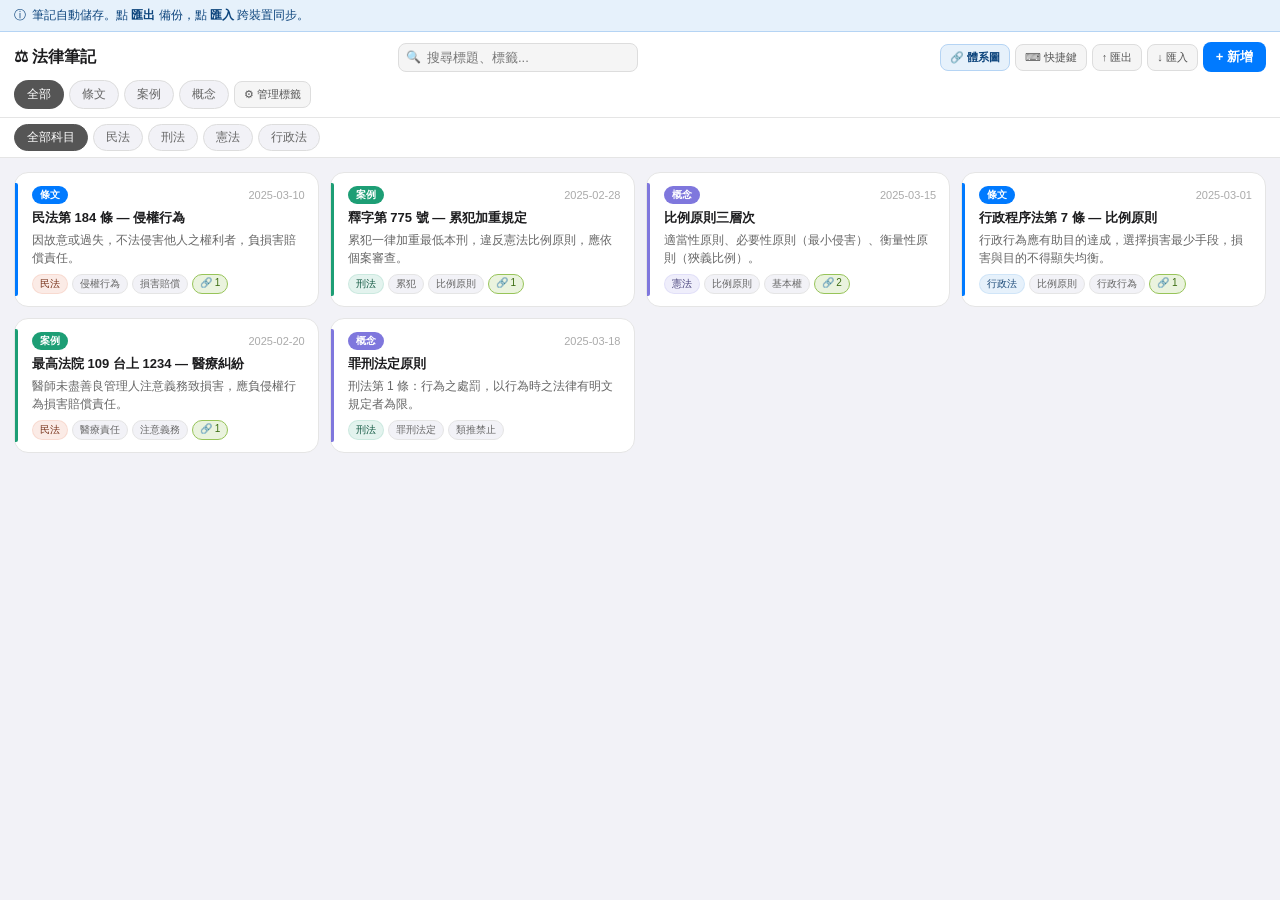
==== Index.html @ 96e679e0 "Add files via upload" ====
<!DOCTYPE html>
<html lang="zh-Hant">
<head>
<meta charset="UTF-8">
<meta name="viewport" content="width=device-width, initial-scale=1.0, user-scalable=no">
<title>&#27861;&#24459;&#23416;&#32722;&#31558;&#35352;</title>
<style>
*{box-sizing:border-box;margin:0;padding:0;}
body{font-family:-apple-system,BlinkMacSystemFont,"PingFang TC",sans-serif;font-size:14px;background:#f2f2f7;color:#1c1c1e;}
button,input,select,textarea{font-family:inherit;-webkit-appearance:none;appearance:none;}
.sync-bar{background:#E6F1FB;border-bottom:1px solid #B5D4F4;padding:7px 14px;font-size:12px;color:#0C447C;display:flex;align-items:center;gap:6px;}
#topbar{background:#fff;padding:10px 14px 8px;border-bottom:1px solid #e5e5e5;position:sticky;top:0;z-index:50;}
.title-row{display:flex;align-items:center;justify-content:space-between;margin-bottom:8px;gap:8px;}
.app-title{font-size:16px;font-weight:700;flex-shrink:0;}
.search-wrap{flex:1;position:relative;max-width:240px;}
.search-wrap input{width:100%;padding:6px 10px 6px 28px;border:1px solid #ddd;border-radius:8px;font-size:13px;background:#f5f5f5;color:#1c1c1e;}
.search-wrap input:focus{outline:none;border-color:#007AFF;background:#fff;}
.search-icon{position:absolute;left:8px;top:50%;transform:translateY(-50%);color:#aaa;font-size:12px;pointer-events:none;}
.search-clear{position:absolute;right:7px;top:50%;transform:translateY(-50%);color:#aaa;font-size:16px;cursor:pointer;display:none;background:none;border:none;line-height:1;}
.tool-btns{display:flex;gap:5px;align-items:center;flex-shrink:0;}
.tool-btn{padding:5px 9px;border-radius:8px;border:1px solid #ddd;background:#f5f5f5;font-size:11px;color:#555;cursor:pointer;font-weight:500;white-space:nowrap;}
.tool-btn:active{background:#e5e5e5;}
.map-btn{padding:5px 9px;border-radius:8px;border:1px solid #B5D4F4;background:#E6F1FB;font-size:11px;color:#0C447C;cursor:pointer;font-weight:600;white-space:nowrap;}
.map-btn:active{background:#B5D4F4;}
.add-btn{padding:6px 13px;background:#007AFF;color:#fff;border-radius:8px;font-size:13px;font-weight:600;border:none;cursor:pointer;white-space:nowrap;}
.add-btn:active{background:#0062cc;}
.filter-row{display:flex;align-items:center;gap:5px;flex-wrap:nowrap;overflow-x:auto;-webkit-overflow-scrolling:touch;}
.tab{padding:5px 12px;border-radius:99px;border:1px solid #ddd;background:#f2f2f7;font-size:12px;color:#666;font-weight:500;cursor:pointer;white-space:nowrap;flex-shrink:0;}
.tab.on{color:#fff;border-color:transparent;}
.tag-mgr-btn{padding:5px 9px;border-radius:8px;border:1px solid #ddd;background:#f5f5f5;font-size:11px;color:#555;cursor:pointer;flex-shrink:0;white-space:nowrap;}
#subbar{background:#fff;padding:6px 14px;border-bottom:1px solid #e5e5e5;display:flex;gap:5px;overflow-x:auto;-webkit-overflow-scrolling:touch;align-items:center;}
.sc{padding:4px 12px;border-radius:99px;border:1px solid #ddd;background:#f2f2f7;font-size:12px;color:#666;font-weight:500;cursor:pointer;white-space:nowrap;flex-shrink:0;}
.sc.on{color:#fff;border-color:transparent;}
#search-results-bar{display:none;background:#fff7e6;border-bottom:1px solid #ffe0a0;padding:6px 14px;font-size:12px;color:#b36a00;}
#content{padding:14px;}
#grid{display:grid;gap:11px;grid-template-columns:repeat(auto-fill,minmax(260px,1fr));}
.card{background:#fff;border-radius:14px;border:1px solid #e5e5e5;padding:13px 13px 12px 17px;position:relative;cursor:pointer;}
.card:active{background:#f8f8f8;}
.cbar{position:absolute;left:0;top:10px;bottom:10px;width:3px;border-radius:0 2px 2px 0;}
.ctop{display:flex;justify-content:space-between;align-items:center;margin-bottom:5px;}
.ctag{font-size:10px;padding:2px 8px;border-radius:99px;font-weight:600;color:#fff;}
.cdate{font-size:11px;color:#aaa;}
.ctitle{font-size:13px;font-weight:600;margin-bottom:4px;line-height:1.4;}
.cbody{font-size:12px;color:#666;line-height:1.5;display:-webkit-box;-webkit-line-clamp:2;-webkit-box-orient:vertical;overflow:hidden;}
.cfoot{display:flex;gap:4px;margin-top:7px;flex-wrap:wrap;}
.chip{font-size:10px;padding:2px 7px;background:#f2f2f7;border:1px solid #e5e5e5;border-radius:99px;color:#666;}
.hl{background:#fff3cd;border-radius:2px;}
.empty{text-align:center;padding:48px;color:#bbb;font-size:14px;}
.panel{display:none;margin:12px 14px;background:#fff;border-radius:14px;border:1px solid #e0e0e0;padding:18px;}
.panel.open{display:block;}
.ph{display:flex;justify-content:space-between;align-items:flex-start;margin-bottom:12px;}
.ph-title{font-size:15px;font-weight:700;}
.pcls{background:#ececec;border:none;border-radius:50%;width:30px;height:30px;font-size:18px;color:#666;cursor:pointer;display:flex;align-items:center;justify-content:center;flex-shrink:0;}
.pcls:active{background:#ddd;}
.dp-ttl{font-size:17px;font-weight:700;line-height:1.4;margin-bottom:12px;}
.dp-lbl{font-size:10px;font-weight:700;color:#aaa;text-transform:uppercase;letter-spacing:.08em;margin-bottom:4px;margin-top:14px;}
.dp-txt{font-size:13px;color:#444;line-height:1.8;white-space:pre-wrap;}
.dp-chips{display:flex;flex-wrap:wrap;gap:5px;margin-top:5px;}
.action-row{display:flex;gap:8px;margin-top:16px;flex-wrap:wrap;}
.edit-btn{flex:1;padding:9px;background:#E6F1FB;color:#0C447C;border:1px solid #B5D4F4;border-radius:8px;font-size:13px;font-weight:600;cursor:pointer;min-width:80px;}
.link-btn{flex:1;padding:9px;background:#EAF3DE;color:#3B6D11;border:1px solid #97C459;border-radius:8px;font-size:13px;font-weight:600;cursor:pointer;min-width:80px;}
.del-btn{flex:1;padding:9px;background:#FFF0F0;color:#D92B2B;border:1px solid #FFCDD2;border-radius:8px;font-size:13px;font-weight:600;cursor:pointer;min-width:80px;}
.flbl{font-size:11px;font-weight:600;color:#555;margin-bottom:4px;margin-top:12px;display:block;}
.fi,.fs,.ft{width:100%;padding:9px 11px;border:1px solid #ddd;border-radius:10px;font-size:14px;background:#f8f8f8;color:#1c1c1e;display:block;}
.fi:focus,.fs:focus,.ft:focus{outline:none;border-color:#007AFF;background:#fff;}
.ft{resize:vertical;min-height:72px;line-height:1.6;}
.f2col{display:flex;gap:10px;}
.f2col>div{flex:1;}
.frow{display:flex;gap:8px;margin-top:14px;}
.fbtn{flex:1;padding:11px;border-radius:10px;font-size:13px;font-weight:600;border:none;cursor:pointer;min-height:42px;}
.bsv{background:#007AFF;color:#fff;}.bsv:active{background:#0062cc;}
.bcl{background:#ececec;color:#555;}.bcl:active{background:#ddd;}
.tag-list{display:flex;flex-direction:column;gap:8px;margin-top:4px;}
.tag-item{display:flex;align-items:center;gap:8px;background:#f8f8f8;border-radius:10px;padding:8px 10px;border:1px solid #eee;}
.tag-color-dot{width:18px;height:18px;border-radius:50%;flex-shrink:0;border:1.5px solid rgba(0,0,0,0.1);}
.tag-item-label{flex:1;font-size:13px;font-weight:500;}
.tag-item-key{font-size:11px;color:#aaa;}
.tag-edit-btn{padding:4px 10px;border-radius:6px;border:1px solid #ddd;background:#fff;font-size:11px;color:#555;cursor:pointer;}
.tag-del-btn{padding:4px 8px;border-radius:6px;border:1px solid #FFCDD2;background:#FFF0F0;font-size:11px;color:#D92B2B;cursor:pointer;}
.tag-add-row{display:flex;gap:8px;margin-top:10px;flex-wrap:wrap;align-items:flex-end;}
.tag-add-row input{flex:1;min-width:80px;padding:8px 10px;border:1px solid #ddd;border-radius:8px;font-size:13px;background:#f8f8f8;}
.color-pick{width:36px;height:36px;border-radius:8px;border:1px solid #ddd;cursor:pointer;padding:2px;}
.tag-section-title{font-size:12px;font-weight:700;color:#888;margin-top:16px;margin-bottom:6px;text-transform:uppercase;letter-spacing:.06em;}
/* Map view */
#mapView{display:none;flex-direction:column;}
#mapView.open{display:flex;}
#mapToolbar{background:#fff;padding:8px 14px;border-bottom:1px solid #e5e5e5;display:flex;gap:8px;align-items:center;flex-wrap:wrap;}
#mapToolbar .map-hint{font-size:12px;color:#888;flex:1;}
#mapCanvas{width:100%;height:65vh;min-height:400px;position:relative;overflow:hidden;background:#f9f9f9;border-bottom:1px solid #e5e5e5;touch-action:none;-webkit-user-select:none;user-select:none;}
#mapSvg{position:absolute;top:0;left:0;width:100%;height:100%;overflow:visible;}
.map-node{cursor:grab;}.map-node:active{cursor:grabbing;}
.map-node circle{transition:r 0.15s;}
.map-node:active circle{opacity:0.8;}
.node-selected circle{stroke-width:3px !important;}
#mapInfo{background:#fff;padding:14px;border-top:1px solid #e5e5e5;font-size:13px;color:#444;min-height:56px;}
.link-item{display:flex;align-items:center;gap:8px;padding:7px 10px;background:#f8f8f8;border-radius:8px;border:1px solid #eee;margin-bottom:6px;}
.link-dot{width:10px;height:10px;border-radius:50%;flex-shrink:0;}
.link-rel{font-size:11px;font-weight:600;padding:2px 7px;border-radius:99px;color:#fff;}
.link-title{flex:1;font-size:12px;color:#333;}
.link-del{padding:3px 8px;border-radius:6px;border:1px solid #FFCDD2;background:#FFF0F0;font-size:11px;color:#D92B2B;cursor:pointer;}
.rel-btns{display:flex;flex-wrap:wrap;gap:6px;margin-top:8px;}
.rel-btn{padding:5px 12px;border-radius:99px;border:2px solid;font-size:12px;font-weight:600;cursor:pointer;background:#fff;}
#toast{position:fixed;bottom:24px;left:50%;transform:translateX(-50%);background:rgba(0,0,0,0.75);color:#fff;padding:9px 20px;border-radius:99px;font-size:13px;z-index:999;display:none;white-space:nowrap;}
.sc-item{display:flex;align-items:center;gap:10px;background:#f8f8f8;border-radius:10px;padding:9px 12px;border:1px solid #eee;}
.sc-label{flex:1;font-size:13px;color:#333;font-weight:500;}
.sc-key{padding:5px 10px;border:1.5px solid #ddd;border-radius:7px;font-size:12px;font-family:monospace;background:#fff;color:#333;cursor:pointer;min-width:80px;text-align:center;outline:none;}
.sc-key.recording{border-color:#007AFF;background:#E6F1FB;color:#0C447C;animation:blink 0.8s infinite;}
.sc-key.has-key{border-color:#B5D4F4;background:#f0f7ff;}
@keyframes blink{0%,100%{opacity:1;}50%{opacity:0.5;}}
.shortcut-hint{position:fixed;bottom:60px;right:14px;background:rgba(0,0,0,0.65);color:#fff;padding:7px 12px;border-radius:8px;font-size:11px;z-index:998;display:none;max-width:200px;line-height:1.6;}
</style>
</head>
<body>
<div class="sync-bar">
  <span>&#9432;</span>
  <span>&#31558;&#35352;&#33258;&#21205;&#20786;&#23384;&#12290;&#40670; <b>&#21295;&#20986;</b> &#20633;&#20221;&#65292;&#40670; <b>&#21295;&#20837;</b> &#36328;&#35037;&#32622;&#21516;&#27493;&#12290;</span>
</div>
<div id="topbar">
  <div class="title-row">
    <span class="app-title">&#9878; &#27861;&#24459;&#31558;&#35352;</span>
    <div class="search-wrap">
      <span class="search-icon">&#128269;</span>
      <input id="searchInput" placeholder="&#25628;&#23563;&#27161;&#38988;&#12289;&#27161;&#31844;...">
      <button class="search-clear" id="searchClear">&#215;</button>
    </div>
    <div class="tool-btns">
      <button class="map-btn" id="mapToggleBtn">&#128279; &#39636;&#31995;&#22294;</button>
      <button class="tool-btn" id="shortcutMgrBtn">&#9000; &#24555;&#25463;&#37749;</button>
      <button class="tool-btn" id="exportBtn">&#8593; &#21295;&#20986;</button>
      <label class="tool-btn" for="importFile" style="cursor:pointer;display:inline-block;">&#8595; &#21295;&#20837;</label>
      <input type="file" id="importFile" accept=".json" style="display:none">
      <button class="add-btn" id="addBtn">+ &#26032;&#22686;</button>
    </div>
  </div>
  <div class="filter-row" id="typeRow"></div>
</div>
<div id="subbar"></div>
<div id="search-results-bar"></div>

<!-- Notes view -->
<div id="notesView">
  <div id="content"><div id="grid"></div></div>
  <div class="panel" id="dp">
    <div class="ph">
      <span id="dp-badge" class="ctag" style="background:#007AFF"></span>
      <button class="pcls" id="dpClose">&#215;</button>
    </div>
    <div id="dp-title" class="dp-ttl"></div>
    <div class="dp-lbl">&#25688;&#35201;</div><div id="dp-body" class="dp-txt"></div>
    <div class="dp-lbl">&#35443;&#32048;&#31558;&#35352;</div><div id="dp-detail" class="dp-txt"></div>
    <div class="dp-lbl">&#27161;&#31844;</div><div id="dp-chips" class="dp-chips"></div>
    <div class="dp-lbl">&#38364;&#32879;&#31558;&#35352;</div><div id="dp-links"></div>
    <div class="action-row">
      <button class="edit-btn" id="editBtn">&#9998; &#32232;&#36655;</button>
      <button class="link-btn" id="linkBtn">&#128279; &#26032;&#22686;&#38364;&#32879;</button>
      <button class="del-btn" id="delBtn">&#128465; &#21034;&#38500;</button>
    </div>
  </div>
  <div class="panel" id="fp">
    <div class="ph">
      <span class="ph-title" id="form-title">&#26032;&#22686;&#31558;&#35352;</span>
      <button class="pcls" id="fpClose">&#215;</button>
    </div>
    <div class="f2col">
      <div><label class="flbl" style="margin-top:0">&#39006;&#22411;</label><select class="fs" id="ft"></select></div>
      <div><label class="flbl" style="margin-top:0">&#31185;&#30446;</label><select class="fs" id="fs2"></select></div>
    </div>
    <label class="flbl">&#27161;&#38988;</label>
    <input class="fi" id="fti" placeholder="&#20363;&#65306;&#27665;&#27861;&#31532; 184 &#26781;">
    <label class="flbl">&#25688;&#35201;</label>
    <textarea class="ft" id="fbo" placeholder="&#26781;&#25991;&#25110;&#37325;&#40670;&#25688;&#35201;..."></textarea>
    <label class="flbl">&#35443;&#32048;&#31558;&#35352;</label>
    <textarea class="ft" id="fde" placeholder="&#27083;&#25104;&#35201;&#20214;&#12289;&#23416;&#35498;&#12289;&#23526;&#21209;&#35211;&#35299;..."></textarea>
    <label class="flbl">&#27161;&#31844;&#65288;&#36887;&#34399;&#20998;&#38548;&#65289;</label>
    <input class="fi" id="fta" placeholder="&#20363;&#65306;&#20405;&#27402;&#34892;&#28858;, &#25613;&#23475;&#36064;&#20767;">
    <div class="frow">
      <button class="fbtn bcl" id="fpCancel">&#21462;&#28040;</button>
      <button class="fbtn bsv" id="fpSave">&#20786;&#23384;</button>
    </div>
  </div>
  <!-- Link panel -->
  <div class="panel" id="lp">
    <div class="ph">
      <span class="ph-title">&#128279; &#26032;&#22686;&#38364;&#32879;</span>
      <button class="pcls" id="lpClose">&#215;</button>
    </div>
    <div id="lp-from-title" style="font-size:13px;color:#555;margin-bottom:10px;"></div>
    <label class="flbl" style="margin-top:0">&#36899;&#25509;&#21040;&#21738;&#31558;&#31558;&#35352;&#65311;</label>
    <select class="fs" id="lp-target"></select>
    <label class="flbl">&#38364;&#20418;&#39006;&#22411;</label>
    <div class="rel-btns" id="relBtns"></div>
    <input class="fi" id="lp-rel-custom" placeholder="&#25110;&#36664;&#20837;&#33258;&#35330;&#38364;&#20418;..." style="margin-top:8px;">
    <div class="frow">
      <button class="fbtn bcl" id="lpCancel">&#21462;&#28040;</button>
      <button class="fbtn bsv" id="lpSave">&#24314;&#31435;&#38364;&#32879;</button>
    </div>
  </div>
  <!-- Tag manager -->
  <div class="panel" id="tp">
    <div class="ph">
      <span class="ph-title">&#9881; &#31649;&#29702;&#27161;&#31844;</span>
      <button class="pcls" id="tpClose">&#215;</button>
    </div>
    <div class="tag-section-title">&#31558;&#35352;&#39006;&#22411;&#27161;&#31844;</div>
    <div class="tag-list" id="typeTagList"></div>
    <div class="tag-add-row">
      <input id="newTypeLabel" placeholder="&#26032;&#39006;&#22411;&#21517;&#31281;">
      <input type="color" class="color-pick" id="newTypeColor" value="#378ADD">
      <button class="fbtn bsv" style="flex:0;padding:8px 14px;min-height:0" id="addTypeBtn">+</button>
    </div>
    <div class="tag-section-title">&#31185;&#30446;&#27161;&#31844;</div>
    <div class="tag-list" id="subTagList"></div>
    <div class="tag-add-row">
      <input id="newSubLabel" placeholder="&#26032;&#31185;&#30446;&#21517;&#31281;">
      <input type="color" class="color-pick" id="newSubColor" value="#1D9E75">
      <button class="fbtn bsv" style="flex:0;padding:8px 14px;min-height:0" id="addSubBtn">+</button>
    </div>
  </div>
</div>

<!-- Map view -->
<div id="mapView">
  <div id="mapToolbar">
    <span style="font-size:13px;font-weight:600;">&#128279; &#38364;&#32879;&#39636;&#31995;&#22294;</span>
    <span class="map-hint">&#25302;&#26355;&#31680;&#40670;&#31227;&#21205; &#183; &#40670;&#25802;&#31680;&#40670;&#26597;&#30475;&#31558;&#35352;</span>
    <button class="tool-btn" id="mapResetBtn">&#8634; &#37325;&#32622;&#20301;&#32622;</button>
    <button class="add-btn" style="font-size:12px;padding:5px 12px;" id="mapBackBtn">&#8592; &#36820;&#22238;&#31558;&#35352;</button>
  </div>
  <div id="mapCanvas">
    <svg id="mapSvg" style="will-change:transform;">
      <defs>
        <marker id="arrowBlue" markerWidth="8" markerHeight="8" refX="6" refY="3" orient="auto">
          <path d="M0,0 L0,6 L8,3 z" fill="#378ADD"/>
        </marker>
        <marker id="arrowGreen" markerWidth="8" markerHeight="8" refX="6" refY="3" orient="auto">
          <path d="M0,0 L0,6 L8,3 z" fill="#1D9E75"/>
        </marker>
        <marker id="arrowPurple" markerWidth="8" markerHeight="8" refX="6" refY="3" orient="auto">
          <path d="M0,0 L0,6 L8,3 z" fill="#7F77DD"/>
        </marker>
        <marker id="arrowOrange" markerWidth="8" markerHeight="8" refX="6" refY="3" orient="auto">
          <path d="M0,0 L0,6 L8,3 z" fill="#D85A30"/>
        </marker>
        <marker id="arrowGray" markerWidth="8" markerHeight="8" refX="6" refY="3" orient="auto">
          <path d="M0,0 L0,6 L8,3 z" fill="#888"/>
        </marker>
      </defs>
      <g id="linksLayer"></g>
      <g id="nodesLayer"></g>
    </svg>
  </div>
  <div id="mapInfo">&#40670;&#25802;&#31680;&#40670;&#26597;&#30475;&#31558;&#35352;&#36039;&#35338;</div>
</div>


<!-- Shortcut Manager Panel -->
<div class="panel" id="scp" style="display:none;margin:12px 14px;">
  <div class="ph">
    <span class="ph-title">&#9000; &#24555;&#25463;&#37749;&#35373;&#23450;</span>
    <button class="pcls" id="scpClose">&#215;</button>
  </div>
  <div style="font-size:12px;color:#888;margin-bottom:12px;">&#40670;&#25802;&#20219;&#19968;&#24555;&#25463;&#37749;&#27396;&#20301;&#24460;&#65292;&#30452;&#25509;&#25353;&#19979;&#24819;&#35373;&#23450;&#30340;&#25353;&#37749;&#32068;&#21512;&#65288;&#25903;&#25588; Ctrl/Cmd/Alt/Shift + &#25353;&#37749;&#65289;&#12290;</div>
  <div id="scpList" style="display:flex;flex-direction:column;gap:6px;"></div>
  <div style="display:flex;gap:8px;margin-top:14px;">
    <button class="fbtn bcl" id="scpReset" style="flex:1;padding:9px;border-radius:10px;font-size:13px;font-weight:600;border:none;cursor:pointer;">&#8634; &#24674;&#24489;&#38928;&#35373;</button>
    <button class="fbtn bsv" id="scpDone" style="flex:1;padding:9px;border-radius:10px;font-size:13px;font-weight:600;border:none;cursor:pointer;">&#23436;&#25104;</button>
  </div>
</div>

<div id="toast"></div>
<div class="shortcut-hint" id="scHint"></div>
<script>
var DEFAULT_NOTES=[
{id:1,type:'article',subject:'\u6c11\u6cd5',title:'\u6c11\u6cd5\u7b2c 184 \u689d \u2014 \u4fb5\u6b0a\u884c\u70ba',body:'\u56e0\u6545\u610f\u6216\u904e\u5931\uff0c\u4e0d\u6cd5\u4fb5\u5bb3\u4ed6\u4eba\u4e4b\u6b0a\u5229\u8005\uff0c\u8ca0\u640d\u5bb3\u8ce0\u511f\u8cac\u4efb\u3002',tags:['\u4fb5\u6b0a\u884c\u70ba','\u640d\u5bb3\u8ce0\u511f'],date:'2025-03-10',detail:'\u69cb\u6210\u8981\u4ef6\uff1a\n1. \u9808\u6709\u52a0\u5bb3\u884c\u70ba\n2. \u884c\u70ba\u9808\u4e0d\u6cd5\n3. \u9808\u6709\u6545\u610f\u6216\u904e\u5931\n4. \u9808\u6709\u640d\u5bb3\n5. \u52a0\u5bb3\u884c\u70ba\u8207\u640d\u5bb3\u9593\u6709\u56e0\u679c\u95dc\u4fc2'},
{id:2,type:'case',subject:'\u5211\u6cd5',title:'\u91cb\u5b57\u7b2c 775 \u865f \u2014 \u7d2f\u72af\u52a0\u91cd\u898f\u5b9a',body:'\u7d2f\u72af\u4e00\u5f8b\u52a0\u91cd\u6700\u4f4e\u672c\u5211\uff0c\u9055\u53cd\u61b2\u6cd5\u6bd4\u4f8b\u539f\u5247\uff0c\u61c9\u4f9d\u500b\u6848\u5be9\u67e5\u3002',tags:['\u7d2f\u72af','\u6bd4\u4f8b\u539f\u5247'],date:'2025-02-28',detail:'\u5927\u6cd5\u5b98\u8a8d\u5b9a\u76f8\u95dc\u898f\u5b9a\u9055\u61b2\uff0c\u6cd5\u9662\u61c9\u4f9d\u500b\u6848\u60c5\u5f62\u5be9\u67e5\uff0c\u4e0d\u5f97\u6a5f\u68b0\u5f0f\u9069\u7528\u52a0\u91cd\u3002'},
{id:3,type:'concept',subject:'\u61b2\u6cd5',title:'\u6bd4\u4f8b\u539f\u5247\u4e09\u5c64\u6b21',body:'\u9069\u7576\u6027\u539f\u5247\u3001\u5fc5\u8981\u6027\u539f\u5247\uff08\u6700\u5c0f\u4fb5\u5bb3\uff09\u3001\u8861\u91cf\u6027\u539f\u5247\uff08\u72f9\u7fa9\u6bd4\u4f8b\uff09\u3002',tags:['\u6bd4\u4f8b\u539f\u5247','\u57fa\u672c\u6b0a'],date:'2025-03-15',detail:'\u4e00\u3001\u9069\u7576\u6027\uff1a\u624b\u6bb5\u80fd\u9054\u6210\u76ee\u7684\n\u4e8c\u3001\u5fc5\u8981\u6027\uff1a\u6700\u5c0f\u4fb5\u5bb3\u624b\u6bb5\n\u4e09\u3001\u8861\u91cf\u6027\uff1a\u640d\u5bb3\u4e0d\u5f97\u8207\u76ee\u7684\u5229\u76ca\u986f\u5931\u5747\u8861'},
{id:4,type:'article',subject:'\u884c\u653f\u6cd5',title:'\u884c\u653f\u7a0b\u5e8f\u6cd5\u7b2c 7 \u689d \u2014 \u6bd4\u4f8b\u539f\u5247',body:'\u884c\u653f\u884c\u70ba\u61c9\u6709\u52a9\u76ee\u7684\u9054\u6210\uff0c\u9078\u64c7\u640d\u5bb3\u6700\u5c11\u624b\u6bb5\uff0c\u640d\u5bb3\u8207\u76ee\u7684\u4e0d\u5f97\u986f\u5931\u5747\u8861\u3002',tags:['\u6bd4\u4f8b\u539f\u5247','\u884c\u653f\u884c\u70ba'],date:'2025-03-01',detail:'\u884c\u653f\u6cd5\u660e\u6587\u5316\u6bd4\u4f8b\u539f\u5247\u4e09\u5c64\u6b21\uff0c\u9069\u7528\u65bc\u884c\u653f\u6a5f\u95dc\u4e4b\u516c\u6b0a\u529b\u884c\u4f7f\u3002'},
{id:5,type:'case',subject:'\u6c11\u6cd5',title:'\u6700\u9ad8\u6cd5\u9662 109 \u53f0\u4e0a 1234 \u2014 \u91ab\u7642\u7cfe\u7d1b',body:'\u91ab\u5e2b\u672a\u76e1\u5584\u826f\u7ba1\u7406\u4eba\u6ce8\u610f\u7fa9\u52d9\u81f4\u640d\u5bb3\uff0c\u61c9\u8ca0\u4fb5\u6b0a\u884c\u70ba\u640d\u5bb3\u8ce0\u511f\u8cac\u4efb\u3002',tags:['\u91ab\u7642\u8cac\u4efb','\u6ce8\u610f\u7fa9\u52d9'],date:'2025-02-20',detail:'\u6cd5\u9662\u898b\u89e3\uff1a\u91ab\u5e2b\u61c9\u4f9d\u91ab\u7642\u5e38\u898f\u5224\u65b7\u904e\u5931\uff0c\u672a\u76e1\u8aaa\u660e\u7fa9\u52d9\u4ea6\u69cb\u6210\u904e\u5931\u3002'},
{id:6,type:'concept',subject:'\u5211\u6cd5',title:'\u7f6a\u5211\u6cd5\u5b9a\u539f\u5247',body:'\u5211\u6cd5\u7b2c 1 \u689d\uff1a\u884c\u70ba\u4e4b\u8655\u7f70\uff0c\u4ee5\u884c\u70ba\u6642\u4e4b\u6cd5\u5f8b\u6709\u660e\u6587\u898f\u5b9a\u8005\u70ba\u9650\u3002',tags:['\u7f6a\u5211\u6cd5\u5b9a','\u985e\u63a8\u7981\u6b62'],date:'2025-03-18',detail:'\u56db\u500b\u5b50\u539f\u5247\uff1a\u6210\u6587\u6cd5\u4e3b\u7fa9\u3001\u7981\u6b62\u985e\u63a8\u3001\u7981\u6b62\u6eaf\u53ca\u65e2\u5f80\u3001\u5211\u7f70\u660e\u78ba\u6027\u3002'}
];
var DEFAULT_LINKS=[
{id:1,from:3,to:4,rel:'\u5f15\u7528',color:'#378ADD'},
{id:2,from:3,to:2,rel:'\u76f8\u95dc',color:'#1D9E75'},
{id:3,from:1,to:5,rel:'\u88dc\u5145',color:'#7F77DD'}
];
var DEFAULT_TYPES=[{key:'article',label:'\u689d\u6587',color:'#007AFF'},{key:'case',label:'\u6848\u4f8b',color:'#1D9E75'},{key:'concept',label:'\u6982\u5ff5',color:'#7F77DD'}];
var DEFAULT_SUBJECTS=[{key:'\u6c11\u6cd5',label:'\u6c11\u6cd5',color:'#D85A30'},{key:'\u5211\u6cd5',label:'\u5211\u6cd5',color:'#1D9E75'},{key:'\u61b2\u6cd5',label:'\u61b2\u6cd5',color:'#7F77DD'},{key:'\u884c\u653f\u6cd5',label:'\u884c\u653f\u6cd5',color:'#378ADD'}];
var REL_TYPES=['\u5f15\u7528','\u76f8\u95dc','\u88dc\u5145','\u5c0d\u6bd4','\u5305\u542b','\u5ef6\u4f38'];
var REL_COLORS={'\u5f15\u7528':'#378ADD','\u76f8\u95dc':'#1D9E75','\u88dc\u5145':'#7F77DD','\u5c0d\u6bd4':'#D85A30','\u5305\u542b':'#E6A817','\u5ef6\u4f38':'#888'};
var SKEY='legal_notes_v4';
var notes=[],links=[],nid=10,lid=10,types=[],subjects=[];
var cv='all',cs='all',searchQ='',openId=null,editMode=false,selectedRel='';
var nodePos={};
var dragNode=null,dragOffX=0,dragOffY=0,mapW=800,mapH=500;
var isMapOpen=false;

function g(id){return document.getElementById(id);}
function showToast(m){var t=g('toast');t.textContent=m;t.style.display='block';setTimeout(function(){t.style.display='none';},2200);}

function loadData(){
  try{
    var raw=localStorage.getItem(SKEY);
    if(raw){
      var d=JSON.parse(raw);
      notes=d.notes||DEFAULT_NOTES.slice();
      links=d.links||DEFAULT_LINKS.slice();
      nid=d.nid||10; lid=d.lid||10;
      types=d.types||DEFAULT_TYPES.slice();
      subjects=d.subjects||DEFAULT_SUBJECTS.slice();
      nodePos=d.nodePos||{};
    } else {
      notes=DEFAULT_NOTES.slice(); links=DEFAULT_LINKS.slice();
      types=DEFAULT_TYPES.slice(); subjects=DEFAULT_SUBJECTS.slice();
      saveData();
    }
  }catch(e){
    notes=DEFAULT_NOTES.slice(); links=DEFAULT_LINKS.slice();
    types=DEFAULT_TYPES.slice(); subjects=DEFAULT_SUBJECTS.slice();
  }
}

function saveData(){
  try{localStorage.setItem(SKEY,JSON.stringify({notes:notes,links:links,nid:nid,lid:lid,types:types,subjects:subjects,nodePos:nodePos}));}catch(e){}
}

function typeByKey(k){for(var i=0;i<types.length;i++){if(types[i].key===k)return types[i];}return{key:k,label:k,color:'#888'};}
function subByKey(k){for(var i=0;i<subjects.length;i++){if(subjects[i].key===k)return subjects[i];}return{key:k,label:k,color:'#888'};}
function noteById(id){for(var i=0;i<notes.length;i++){if(notes[i].id===id)return notes[i];}return null;}

function hexRgb(hex){return[parseInt(hex.slice(1,3),16),parseInt(hex.slice(3,5),16),parseInt(hex.slice(5,7),16)];}
function lightC(hex){var r=hexRgb(hex);return 'rgba('+r[0]+','+r[1]+','+r[2]+',0.12)';}
function darkC(hex){var r=hexRgb(hex);return 'rgb('+Math.round(r[0]*0.55)+','+Math.round(r[1]*0.55)+','+Math.round(r[2]*0.55)+')';}
function hl(text,q){
  if(!q)return text;
  var idx=text.toLowerCase().indexOf(q.toLowerCase());
  if(idx===-1)return text;
  return text.slice(0,idx)+'<span class="hl">'+text.slice(idx,idx+q.length)+'</span>'+text.slice(idx+q.length);
}

function buildTypeRow(){
  var row=g('typeRow');
  var btns='<button class="tab '+(cv==='all'?'on':'')+'" data-v="all" style="'+(cv==='all'?'background:#555;':'')+'">\u5168\u90e8</button>';
  for(var i=0;i<types.length;i++){
    var t=types[i],on=cv===t.key;
    btns+='<button class="tab '+(on?'on':'')+'" data-v="'+t.key+'" style="'+(on?'background:'+t.color+';':'')+'">'+t.label+'</button>';
  }
  btns+='<button class="tag-mgr-btn" id="tagMgrBtn">&#9881; \u7ba1\u7406\u6a19\u7c64</button>';
  row.innerHTML=btns;
  var tabs=row.querySelectorAll('.tab[data-v]');
  for(var j=0;j<tabs.length;j++){(function(btn){btn.addEventListener('click',function(){cv=btn.getAttribute('data-v');buildTypeRow();render();});})(tabs[j]);}
  var mb=g('tagMgrBtn');if(mb)mb.addEventListener('click',openTagMgr);
}

function buildSubRow(){
  var row=g('subbar');
  var h='<button class="sc '+(cs==='all'?'on':'')+'" data-s="all" style="'+(cs==='all'?'background:#555;color:#fff;border-color:#555;':'')+'">\u5168\u90e8\u79d1\u76ee</button>';
  for(var i=0;i<subjects.length;i++){
    var s=subjects[i],on=cs===s.key;
    h+='<button class="sc '+(on?'on':'')+'" data-s="'+s.key+'" style="'+(on?'background:'+s.color+';color:#fff;border-color:'+s.color+';':'')+'">'+s.label+'</button>';
  }
  row.innerHTML=h;
  var scs=row.querySelectorAll('.sc');
  for(var j=0;j<scs.length;j++){(function(btn){btn.addEventListener('click',function(){cs=btn.getAttribute('data-s');buildSubRow();render();});})(scs[j]);}
}

function buildFormSelects(){
  var ft=g('ft'),fs2=g('fs2');
  ft.innerHTML=types.map(function(t){return'<option value="'+t.key+'">'+t.label+'</option>';}).join('');
  fs2.innerHTML=subjects.map(function(s){return'<option value="'+s.key+'">'+s.label+'</option>';}).join('');
}

function render(){
  var q=searchQ.trim().toLowerCase();
  var f=notes.filter(function(n){
    if(cv!=='all'&&n.type!==cv)return false;
    if(cs!=='all'&&n.subject!==cs)return false;
    if(q){var hay=(n.title+' '+n.body+' '+n.subject+' '+n.tags.join(' ')).toLowerCase();if(hay.indexOf(q)===-1)return false;}
    return true;
  });
  var sb=g('search-results-bar');
  if(q){sb.style.display='block';sb.textContent='\u641c\u5c0b\u300c'+searchQ+'\u300d\uff1a\u627e\u5230 '+f.length+' \u7b46\u7b46\u8a18';}
  else sb.style.display='none';
  var grid=g('grid');
  if(!f.length){grid.innerHTML='<div class="empty">\u6c92\u6709\u7b26\u5408\u7684\u7b46\u8a18</div>';return;}
  grid.innerHTML=f.map(function(n){
    var tp=typeByKey(n.type),sb2=subByKey(n.subject);
    var chips=n.tags.slice(0,2).map(function(t){return'<span class="chip">'+hl(t,q)+'</span>';}).join('');
    var lc=links.filter(function(l){return l.from===n.id||l.to===n.id;}).length;
    var linkBadge=lc>0?'<span class="chip" style="background:#EAF3DE;border-color:#97C459;color:#3B6D11;">&#128279; '+lc+'</span>':'';
    return'<div class="card" data-id="'+n.id+'">'+
      '<div class="cbar" style="background:'+tp.color+'"></div>'+
      '<div class="ctop"><span class="ctag" style="background:'+tp.color+'">'+tp.label+'</span><span class="cdate">'+n.date+'</span></div>'+
      '<div class="ctitle">'+hl(n.title,q)+'</div>'+
      '<div class="cbody">'+n.body+'</div>'+
      '<div class="cfoot"><span class="chip" style="background:'+lightC(sb2.color)+';color:'+darkC(sb2.color)+';border-color:'+lightC(sb2.color)+'">'+sb2.label+'</span>'+chips+linkBadge+'</div></div>';
  }).join('');
  var cards=grid.querySelectorAll('.card');
  for(var i=0;i<cards.length;i++){(function(c){c.addEventListener('click',function(){openNote(parseInt(c.getAttribute('data-id')));});})(cards[i]);}
}

function openNote(id){
  var n=noteById(id);if(!n)return;
  openId=id;
  var tp=typeByKey(n.type),sb=subByKey(n.subject);
  g('dp-badge').textContent=tp.label;g('dp-badge').style.background=tp.color;
  g('dp-title').textContent=n.title;
  g('dp-body').textContent=n.body;
  g('dp-detail').textContent=n.detail||'\uff08\u5c1a\u7121\u8a73\u7d30\u7b46\u8a18\uff09';
  var c='<span class="chip" style="background:'+lightC(sb.color)+';color:'+darkC(sb.color)+';border-color:'+lightC(sb.color)+'">'+sb.label+'</span>';
  for(var k=0;k<n.tags.length;k++)c+='<span class="chip">'+n.tags[k]+'</span>';
  g('dp-chips').innerHTML=c;
  renderLinksForNote(id);
  g('dp').classList.add('open');g('fp').classList.remove('open');g('lp').classList.remove('open');g('tp').classList.remove('open');
  setTimeout(function(){g('dp').scrollIntoView({behavior:'smooth',block:'nearest'});},60);
}

function renderLinksForNote(id){
  var related=links.filter(function(l){return l.from===id||l.to===id;});
  var el=g('dp-links');
  if(!related.length){el.innerHTML='<span style="font-size:12px;color:#bbb">\u5c1a\u7121\u95dc\u806f</span>';return;}
  el.innerHTML=related.map(function(l){
    var otherId=l.from===id?l.to:l.from;
    var other=noteById(otherId);
    var dir=l.from===id?'&#8594;':'&#8592;';
    return'<div class="link-item">'+
      '<div class="link-dot" style="background:'+l.color+'"></div>'+
      '<span class="link-rel" style="background:'+l.color+'">'+dir+' '+l.rel+'</span>'+
      '<span class="link-title link-jump" data-nid="'+otherId+'" style="cursor:pointer;color:#007AFF;text-decoration:underline;text-decoration-color:rgba(0,122,255,0.3);">'+(other?other.title:'\uff08\u5df2\u522a\u9664\uff09')+'</span>'+
      '<button class="link-del" data-lid="'+l.id+'">&#215;</button>'+
      '</div>';
  }).join('');
  var jumps=el.querySelectorAll('.link-jump');
  for(var i=0;i<jumps.length;i++){
    (function(btn){btn.addEventListener('click',function(){
      var nid2=parseInt(btn.getAttribute('data-nid'));
      if(noteById(nid2))openNote(nid2);
      else showToast('\u7b46\u8a18\u5df2\u88ab\u522a\u9664');
    });})(jumps[i]);
  }
  var dels=el.querySelectorAll('.link-del');
  for(var i=0;i<dels.length;i++){
    (function(btn){btn.addEventListener('click',function(){
      var lid2=parseInt(btn.getAttribute('data-lid'));
      links=links.filter(function(l){return l.id!==lid2;});
      saveData();renderLinksForNote(id);render();showToast('\u95dc\u806f\u5df2\u522a\u9664');
    });})(dels[i]);
  }
}

function closeDetail(){g('dp').classList.remove('open');openId=null;}

function openForm(isEdit){
  editMode=isEdit||false;buildFormSelects();
  if(editMode){
    var n=noteById(openId);if(!n)return;
    g('form-title').textContent='\u7de8\u8f2f\u7b46\u8a18';
    g('ft').value=n.type;g('fs2').value=n.subject;
    g('fti').value=n.title;g('fbo').value=n.body;
    g('fde').value=n.detail||'';g('fta').value=n.tags.join(', ');
  } else {
    g('form-title').textContent='\u65b0\u589e\u7b46\u8a18';
    g('fti').value='';g('fbo').value='';g('fde').value='';g('fta').value='';
  }
  g('fp').classList.add('open');g('dp').classList.remove('open');g('lp').classList.remove('open');g('tp').classList.remove('open');
  setTimeout(function(){g('fp').scrollIntoView({behavior:'smooth',block:'nearest'});},60);
}

function closeForm(){g('fp').classList.remove('open');}

function saveNote(){
  var title=(g('fti').value||'').replace(/^ +| +$/g,'');
  if(!title){g('fti').style.borderColor='#FF3B30';showToast('\u8acb\u8f38\u5165\u6a19\u984c');return;}
  g('fti').style.borderColor='';
  var tags=(g('fta').value||'').split(',').map(function(t){return t.replace(/^ +| +$/g,'');}).filter(Boolean);
  if(editMode&&openId){
    for(var i=0;i<notes.length;i++){
      if(notes[i].id===openId){
        notes[i].type=g('ft').value;notes[i].subject=g('fs2').value;notes[i].title=title;
        notes[i].body=(g('fbo').value||'').replace(/^ +| +$/g,'');
        notes[i].detail=(g('fde').value||'').replace(/^ +| +$/g,'');
        notes[i].tags=tags;break;
      }
    }
    saveData();closeForm();render();showToast('\u7b46\u8a18\u5df2\u66f4\u65b0\uff01');setTimeout(function(){openNote(openId);},150);
  } else {
    var d=new Date();
    var dt=d.getFullYear()+'-'+(d.getMonth()<9?'0':'')+(d.getMonth()+1)+'-'+(d.getDate()<10?'0':'')+d.getDate();
    notes.unshift({id:nid++,type:g('ft').value,subject:g('fs2').value,title:title,
      body:(g('fbo').value||'').replace(/^ +| +$/g,''),detail:(g('fde').value||'').replace(/^ +| +$/g,''),tags:tags,date:dt});
    saveData();closeForm();render();showToast('\u7b46\u8a18\u5df2\u5132\u5b58\uff01');
    setTimeout(function(){window.scrollTo(0,0);setTimeout(function(){openNote(notes[0].id);},300);},100);
  }
}

function deleteNote(){
  if(!openId)return;
  if(!confirm('\u78ba\u5b9a\u522a\u9664\u9019\u7b46\u7b46\u8a18\uff1f\u76f8\u95dc\u95dc\u806f\u4e5f\u6703\u4e00\u8d77\u522a\u9664\u3002'))return;
  links=links.filter(function(l){return l.from!==openId&&l.to!==openId;});
  notes=notes.filter(function(n){return n.id!==openId;});
  saveData();closeDetail();render();showToast('\u5df2\u522a\u9664');
}

function openLinkPanel(){
  if(!openId)return;
  var n=noteById(openId);
  g('lp-from-title').textContent='\u5f9e\uff1a'+n.title;
  var sel=g('lp-target');
  sel.innerHTML=notes.filter(function(x){return x.id!==openId;}).map(function(x){
    return'<option value="'+x.id+'">'+x.title+'</option>';
  }).join('');
  selectedRel=REL_TYPES[0];
  var rb=g('relBtns');
  rb.innerHTML=REL_TYPES.map(function(r){
    var c=REL_COLORS[r]||'#888';
    return'<button class="rel-btn" data-rel="'+r+'" style="color:'+c+';border-color:'+c+'">'+r+'</button>';
  }).join('');
  var rbtns=rb.querySelectorAll('.rel-btn');
  for(var i=0;i<rbtns.length;i++){
    (function(btn){btn.addEventListener('click',function(){
      selectedRel=btn.getAttribute('data-rel');
      rbtns.forEach(function(b){b.style.background='#fff';b.style.fontWeight='600';});
      btn.style.background=REL_COLORS[selectedRel]||'#888';btn.style.color='#fff';
    });})(rbtns[i]);
  }
  rbtns[0].style.background=REL_COLORS[REL_TYPES[0]]||'#888';rbtns[0].style.color='#fff';
  g('lp-rel-custom').value='';
  g('lp').classList.add('open');g('dp').classList.remove('open');
  setTimeout(function(){g('lp').scrollIntoView({behavior:'smooth',block:'nearest'});},60);
}

function saveLinkPanel(){
  var toId=parseInt(g('lp-target').value);
  var rel=(g('lp-rel-custom').value||'').replace(/^ +| +$/g,'')||selectedRel||REL_TYPES[0];
  var color=REL_COLORS[rel]||'#888';
  var exists=links.filter(function(l){return(l.from===openId&&l.to===toId)||(l.from===toId&&l.to===openId);});
  if(exists.length){showToast('\u9019\u5169\u7b46\u7b46\u8a18\u5df2\u6709\u95dc\u806f');return;}
  links.push({id:lid++,from:openId,to:toId,rel:rel,color:color});
  saveData();g('lp').classList.remove('open');renderLinksForNote(openId);render();
  g('dp').classList.add('open');showToast('\u95dc\u806f\u5df2\u5efa\u7acb\uff01');
  if(isMapOpen)drawMap();
}

// ===== MAP =====
function initNodePos(){
  var canvas=g('mapCanvas');
  mapW=canvas.offsetWidth||800;mapH=canvas.offsetHeight||500;
  var cx=mapW/2,cy=mapH/2,r=Math.min(mapW,mapH)*0.35;
  for(var i=0;i<notes.length;i++){
    var n=notes[i];
    if(!nodePos[n.id]){
      var angle=(i/notes.length)*2*Math.PI;
      nodePos[n.id]={x:cx+r*Math.cos(angle),y:cy+r*Math.sin(angle)};
    }
  }
}

function getArrowMarker(color){
  var map={'#378ADD':'arrowBlue','#1D9E75':'arrowGreen','#7F77DD':'arrowPurple','#D85A30':'arrowOrange'};
  return 'url(#'+(map[color]||'arrowGray')+')';
}

function moveNodeEl(id,x,y){
  var nl=g('nodesLayer');
  var grps=nl.querySelectorAll('.map-node');
  for(var i=0;i<grps.length;i++){
    if(parseInt(grps[i].getAttribute('data-id'))===id){
      var circ=grps[i].querySelector('circle');
      var txt=grps[i].querySelector('text');
      if(circ){circ.setAttribute('cx',x);circ.setAttribute('cy',y);}
      if(txt){txt.setAttribute('x',x);txt.setAttribute('y',y+32);}
      break;
    }
  }
}

function redrawLines(){
  var ll=g('linksLayer');
  ll.innerHTML='';
  for(var i=0;i<links.length;i++){
    var lk=links[i];
    var fp2=nodePos[lk.from],tp2=nodePos[lk.to];
    if(!fp2||!tp2)continue;
    var dx=tp2.x-fp2.x,dy=tp2.y-fp2.y,dist=Math.sqrt(dx*dx+dy*dy)||1;
    var nx=dx/dist,ny=dy/dist,nr=22;
    var x1=fp2.x+nx*nr,y1=fp2.y+ny*nr,x2=tp2.x-nx*(nr+8),y2=tp2.y-ny*(nr+8);
    var mx=(x1+x2)/2,my=(y1+y2)/2-14;
    var line=document.createElementNS('http://www.w3.org/2000/svg','path');
    line.setAttribute('d','M'+x1+','+y1+' Q'+mx+','+my+' '+x2+','+y2);
    line.setAttribute('stroke',lk.color);line.setAttribute('stroke-width','2');
    line.setAttribute('fill','none');line.setAttribute('marker-end',getArrowMarker(lk.color));
    ll.appendChild(line);
    var lmx=(x1+x2)/2,lmy=(y1+y2)/2-18;
    var rect=document.createElementNS('http://www.w3.org/2000/svg','rect');
    rect.setAttribute('x',lmx-18);rect.setAttribute('y',lmy-9);
    rect.setAttribute('width','36');rect.setAttribute('height','16');rect.setAttribute('rx','8');
    rect.setAttribute('fill',lk.color);
    ll.appendChild(rect);
    var lt=document.createElementNS('http://www.w3.org/2000/svg','text');
    lt.setAttribute('x',lmx);lt.setAttribute('y',lmy+1);
    lt.setAttribute('text-anchor','middle');lt.setAttribute('dominant-baseline','middle');
    lt.setAttribute('font-size','9');lt.setAttribute('fill','#fff');lt.setAttribute('font-weight','600');
    lt.textContent=lk.rel;
    ll.appendChild(lt);
  }
}

function drawMap(){
  initNodePos();
  var svg=g('mapSvg');
  svg.setAttribute('width',mapW);svg.setAttribute('height',mapH);
  var ll=g('linksLayer'),nl=g('nodesLayer');
  ll.innerHTML='';nl.innerHTML='';
  for(var i=0;i<links.length;i++){
    var lk=links[i];
    var fp2=nodePos[lk.from],tp2=nodePos[lk.to];
    if(!fp2||!tp2)continue;
    var dx=tp2.x-fp2.x,dy=tp2.y-fp2.y,dist=Math.sqrt(dx*dx+dy*dy)||1;
    var nx=dx/dist,ny=dy/dist,nr=22;
    var x1=fp2.x+nx*nr,y1=fp2.y+ny*nr,x2=tp2.x-nx*(nr+8),y2=tp2.y-ny*(nr+8);
    var mx=(x1+x2)/2,my=(y1+y2)/2-14;
    var line=document.createElementNS('http://www.w3.org/2000/svg','path');
    line.setAttribute('d','M'+x1+','+y1+' Q'+mx+','+my+' '+x2+','+y2);
    line.setAttribute('stroke',lk.color);line.setAttribute('stroke-width','2');
    line.setAttribute('fill','none');line.setAttribute('marker-end',getArrowMarker(lk.color));
    ll.appendChild(line);
    var lmx=(x1+x2)/2,lmy=(y1+y2)/2-18;
    var rect=document.createElementNS('http://www.w3.org/2000/svg','rect');
    rect.setAttribute('x',lmx-18);rect.setAttribute('y',lmy-9);
    rect.setAttribute('width','36');rect.setAttribute('height','16');rect.setAttribute('rx','8');
    rect.setAttribute('fill',lk.color);
    ll.appendChild(rect);
    var lt=document.createElementNS('http://www.w3.org/2000/svg','text');
    lt.setAttribute('x',lmx);lt.setAttribute('y',lmy+1);
    lt.setAttribute('text-anchor','middle');lt.setAttribute('dominant-baseline','middle');
    lt.setAttribute('font-size','9');lt.setAttribute('fill','#fff');lt.setAttribute('font-weight','600');
    lt.textContent=lk.rel;
    ll.appendChild(lt);
  }
  for(var j=0;j<notes.length;j++){
    var n=notes[j];var pos=nodePos[n.id];if(!pos)continue;
    var tp3=typeByKey(n.type);
    var grp=document.createElementNS('http://www.w3.org/2000/svg','g');
    grp.setAttribute('class','map-node');grp.setAttribute('data-id',n.id);
    var circ=document.createElementNS('http://www.w3.org/2000/svg','circle');
    circ.setAttribute('cx',pos.x);circ.setAttribute('cy',pos.y);circ.setAttribute('r','22');
    circ.setAttribute('fill',tp3.color);circ.setAttribute('stroke','#fff');circ.setAttribute('stroke-width','2');
    grp.appendChild(circ);
    var short=n.title.length>8?n.title.slice(0,8)+'..':n.title;
    var txt=document.createElementNS('http://www.w3.org/2000/svg','text');
    txt.setAttribute('x',pos.x);txt.setAttribute('y',pos.y+32);
    txt.setAttribute('text-anchor','middle');txt.setAttribute('font-size','10');
    txt.setAttribute('fill','#444');txt.setAttribute('font-weight','500');
    txt.textContent=short;
    grp.appendChild(txt);
    (function(node,nid2){
      node.addEventListener('click',function(){showMapInfo(nid2);});
      node.addEventListener('mousedown',function(e){startDrag(e,nid2);});
      node.addEventListener('touchstart',function(e){startDragTouch(e,nid2);},{passive:true});
    })(grp,n.id);
    nl.appendChild(grp);
  }
}

function showMapInfo(id){
  var n=noteById(id);if(!n)return;
  var tp3=typeByKey(n.type);
  var related=links.filter(function(l){return l.from===id||l.to===id;});
  var relHtml=related.map(function(l){
    var otherId=l.from===id?l.to:l.from;
    var other=noteById(otherId);
    return'<span style="display:inline-block;background:'+l.color+';color:#fff;border-radius:99px;padding:2px 8px;font-size:11px;font-weight:600;margin:2px;">'+l.rel+' '+(other?other.title.slice(0,12):'?')+'</span>';
  }).join('');
  g('mapInfo').innerHTML=
    '<span style="background:'+tp3.color+';color:#fff;border-radius:99px;padding:2px 9px;font-size:11px;font-weight:600;">'+tp3.label+'</span> '+
    '<b style="font-size:14px;">'+n.title+'</b>'+
    (relHtml?'<div style="margin-top:6px;">'+relHtml+'</div>':'');
}

function startDrag(e,id){
  e.preventDefault();
  dragNode=id;
  var pos=nodePos[id];
  var rect=g('mapCanvas').getBoundingClientRect();
  dragOffX=e.clientX-rect.left-pos.x;
  dragOffY=e.clientY-rect.top-pos.y;
}
function startDragTouch(e,id){
  e.preventDefault();
  dragNode=id;
  var pos=nodePos[id];
  var rect=g('mapCanvas').getBoundingClientRect();
  var touch=e.touches[0];
  dragOffX=touch.clientX-rect.left-pos.x;
  dragOffY=touch.clientY-rect.top-pos.y;
}

function openTagMgr(){
  g('tp').classList.add('open');
  g('dp').classList.remove('open');g('fp').classList.remove('open');g('lp').classList.remove('open');
  renderTagLists();
  setTimeout(function(){g('tp').scrollIntoView({behavior:'smooth',block:'nearest'});},60);
}

function renderTagLists(){
  renderTagList('typeTagList',types,'type');
  renderTagList('subTagList',subjects,'sub');
}

function renderTagList(cid,arr,kind){
  var el=g(cid);
  if(!arr.length){el.innerHTML='<div style="color:#bbb;font-size:13px;padding:8px 0">\uff08\u5c1a\u7121\u6a19\u7c64\uff09</div>';return;}
  el.innerHTML=arr.map(function(item,idx){
    return'<div class="tag-item" data-idx="'+idx+'" data-kind="'+kind+'">'+
      '<div class="tag-color-dot" style="background:'+item.color+'"></div>'+
      '<span class="tag-item-label">'+item.label+'</span>'+
      '<span class="tag-item-key">('+item.key+')</span>'+
      '<button class="tag-edit-btn" data-idx="'+idx+'" data-kind="'+kind+'">\u7de8\u8f2f</button>'+
      '<button class="tag-del-btn" data-idx="'+idx+'" data-kind="'+kind+'">\u522a\u9664</button>'+
      '</div>';
  }).join('');
  var ebs=el.querySelectorAll('.tag-edit-btn'),dbs=el.querySelectorAll('.tag-del-btn');
  for(var i=0;i<ebs.length;i++){(function(b){b.addEventListener('click',function(){editTag(parseInt(b.getAttribute('data-idx')),b.getAttribute('data-kind'));});})(ebs[i]);}
  for(var i=0;i<dbs.length;i++){(function(b){b.addEventListener('click',function(){deleteTag(parseInt(b.getAttribute('data-idx')),b.getAttribute('data-kind'));});})(dbs[i]);}
}

function editTag(idx,kind){
  var arr=kind==='type'?types:subjects,item=arr[idx];
  var nl2=prompt('\u4fee\u6539\u6a19\u7c64\u540d\u7a31\uff1a',item.label);if(nl2===null)return;
  nl2=nl2.replace(/^ +| +$/g,'');if(!nl2){showToast('\u540d\u7a31\u4e0d\u80fd\u70ba\u7a7a');return;}
  var nc=prompt('\u4fee\u6539\u984f\u8272\uff08#RRGGBB\uff09\uff1a',item.color);if(nc===null)return;
  nc=nc.replace(/^ +| +$/g,'');
  if(!/^#[0-9A-Fa-f]{6}$/.test(nc)){showToast('\u984f\u8272\u683c\u5f0f\u4e0d\u6b63\u78ba');return;}
  arr[idx].label=nl2;arr[idx].color=nc;
  saveData();renderTagLists();buildTypeRow();buildSubRow();render();showToast('\u6a19\u7c64\u5df2\u66f4\u65b0');
}

function deleteTag(idx,kind){
  var arr=kind==='type'?types:subjects,item=arr[idx];
  if(!confirm('\u78ba\u5b9a\u522a\u9664\u6a19\u7c64\u300c'+item.label+'\u300d\uff1f'))return;
  arr.splice(idx,1);saveData();renderTagLists();buildTypeRow();buildSubRow();buildFormSelects();render();showToast('\u6a19\u7c64\u5df2\u522a\u9664');
}

function addTag(kind){
  var lid2=kind==='type'?'newTypeLabel':'newSubLabel',cid2=kind==='type'?'newTypeColor':'newSubColor';
  var label=(g(lid2).value||'').replace(/^ +| +$/g,''),color=g(cid2).value||'#378ADD';
  if(!label){showToast('\u8acb\u8f38\u5165\u6a19\u7c64\u540d\u7a31');return;}
  var arr=kind==='type'?types:subjects;
  for(var i=0;i<arr.length;i++){if(arr[i].key===label){showToast('\u6a19\u7c64\u5df2\u5b58\u5728');return;}}
  arr.push({key:label,label:label,color:color});g(lid2).value='';
  saveData();renderTagLists();buildTypeRow();buildSubRow();buildFormSelects();showToast('\u6a19\u7c64\u5df2\u65b0\u589e\uff01');
}

function exportData(){
  var json=JSON.stringify({notes:notes,links:links,nid:nid,lid:lid,types:types,subjects:subjects,exported:new Date().toISOString()},null,2);
  var blob=new Blob([json],{type:'application/json'});
  var url=URL.createObjectURL(blob);var a=document.createElement('a');
  var d=new Date();
  a.download='\u6cd5\u5f8b\u7b46\u8a18\u5099\u4efd_'+d.getFullYear()+'-'+(d.getMonth()+1)+'-'+d.getDate()+'.json';
  a.href=url;a.click();URL.revokeObjectURL(url);showToast('\u5df2\u532f\u51fa\uff01');
}

function importData(file){
  var reader=new FileReader();
  reader.onload=function(e){
    try{
      var d=JSON.parse(e.target.result);if(!d.notes)throw new Error();
      var existing=notes.map(function(n){return n.id;});var added=0;
      for(var i=0;i<d.notes.length;i++){
        if(existing.indexOf(d.notes[i].id)===-1){notes.push(d.notes[i]);added++;if(d.notes[i].id>=nid)nid=d.notes[i].id+1;}
      }
      if(d.links)links=d.links;if(d.types)types=d.types;if(d.subjects)subjects=d.subjects;
      notes.sort(function(a,b){return b.id-a.id;});
      saveData();buildTypeRow();buildSubRow();buildFormSelects();render();
      showToast('\u5df2\u532f\u5165 '+added+' \u7b46\u65b0\u7b46\u8a18');
    }catch(ex){showToast('\u532f\u5165\u5931\u6557');}
  };reader.readAsText(file);
}


// ===== SHORTCUTS =====
// Use e.code (physical key position) so Alt/Ctrl modifiers don't change the key value
// e.g. Alt+N: e.key='\u00f1' but e.code='KeyN' - we always use e.code
var DEFAULT_SHORTCUTS = [
  {id:'new',      label:'\u65b0\u589e\u7b46\u8a18',      code:'KeyN',    ctrl:false, shift:false, alt:true},
  {id:'search',   label:'\u641c\u5c0b',          code:'KeyF',    ctrl:false, shift:false, alt:true},
  {id:'map',      label:'\u958b\u555f\u9ad4\u7cfb\u5716',    code:'KeyM',    ctrl:false, shift:false, alt:true},
  {id:'back',     label:'\u8fd4\u56de\u7b46\u8a18\u5217\u8868',  code:'Escape',  ctrl:false, shift:false, alt:false},
  {id:'close',    label:'\u95dc\u9589\u9762\u677f',      code:'KeyW',    ctrl:false, shift:false, alt:true},
  {id:'edit',     label:'\u7de8\u8f2f\u7576\u524d\u7b46\u8a18',  code:'KeyE',    ctrl:false, shift:false, alt:true},
  {id:'link',     label:'\u65b0\u589e\u95dc\u806f',      code:'KeyL',    ctrl:false, shift:false, alt:true},
  {id:'export',   label:'\u532f\u51fa\u5099\u4efd',      code:'KeyS',    ctrl:false, shift:false, alt:true},
  {id:'shortcuts',label:'\u5feb\u6377\u9375\u8a2d\u5b9a',   code:'KeyK',    ctrl:false, shift:false, alt:true},
];
var shortcuts = [];
var recordingBtn = null;

function cloneShortcuts(src){
  var out=[];
  for(var i=0;i<src.length;i++){
    var s=src[i];
    out.push({id:s.id,label:s.label,code:s.code,ctrl:!!s.ctrl,shift:!!s.shift,alt:!!s.alt});
  }
  return out;
}

function loadShortcuts(){
  try{
    var raw=localStorage.getItem('legal_shortcuts_v2');
    if(raw){
      var parsed=JSON.parse(raw);
      shortcuts=cloneShortcuts(DEFAULT_SHORTCUTS);
      for(var i=0;i<shortcuts.length;i++){
        for(var j=0;j<parsed.length;j++){
          if(parsed[j].id===shortcuts[i].id){
            shortcuts[i].code=parsed[j].code||'';
            shortcuts[i].ctrl=!!parsed[j].ctrl;
            shortcuts[i].shift=!!parsed[j].shift;
            shortcuts[i].alt=!!parsed[j].alt;
            break;
          }
        }
      }
    } else {
      shortcuts=cloneShortcuts(DEFAULT_SHORTCUTS);
    }
  }catch(e){
    shortcuts=cloneShortcuts(DEFAULT_SHORTCUTS);
  }
}

function saveShortcuts(){
  try{localStorage.setItem('legal_shortcuts_v2',JSON.stringify(shortcuts));}catch(e){}
}

function codeToDisplay(code){
  if(!code)return '\u672a\u8a2d\u5b9a';
  if(code==='Escape')return 'Esc';
  if(code==='Space')return 'Space';
  if(code==='Backspace')return 'Backspace';
  if(code==='Enter')return 'Enter';
  if(code==='Tab')return 'Tab';
  if(code==='ArrowUp')return '\u2191';
  if(code==='ArrowDown')return '\u2193';
  if(code==='ArrowLeft')return '\u2190';
  if(code==='ArrowRight')return '\u2192';
  if(code.indexOf('Key')===0)return code.slice(3).toUpperCase();
  if(code.indexOf('Digit')===0)return code.slice(5);
  if(code.indexOf('F')===0&&code.length<=3)return code;
  return code;
}

function fmtKey(sc){
  if(!sc.code)return '\u672a\u8a2d\u5b9a';
  var parts=[];
  if(sc.ctrl)parts.push('Ctrl');
  if(sc.alt)parts.push('Alt');
  if(sc.shift)parts.push('Shift');
  parts.push(codeToDisplay(sc.code));
  return parts.join(' + ');
}

function renderShortcutList(){
  var list=g('scpList');
  list.innerHTML=shortcuts.map(function(sc,idx){
    return'<div class="sc-item">'+
      '<span class="sc-label">'+sc.label+'</span>'+
      '<button class="sc-key'+(sc.code?' has-key':'')+'" data-idx="'+idx+'">'+fmtKey(sc)+'</button>'+
      '<button style="padding:4px 8px;border-radius:6px;border:1px solid #FFCDD2;background:#FFF0F0;font-size:11px;color:#D92B2B;cursor:pointer;" data-clear="'+idx+'">&#215;</button>'+
      '</div>';
  }).join('');
  var btns=list.querySelectorAll('.sc-key');
  for(var i=0;i<btns.length;i++){
    (function(btn){
      btn.addEventListener('click',function(){
        if(recordingBtn&&recordingBtn!==btn){
          recordingBtn.classList.remove('recording');
          var prev=parseInt(recordingBtn.getAttribute('data-idx'));
          recordingBtn.textContent=fmtKey(shortcuts[prev]);
        }
        recordingBtn=btn;
        btn.classList.add('recording');
        btn.textContent='\u8acb\u6309\u4e0b\u6309\u9375...';
        btn.focus();
      });
    })(btns[i]);
  }
  var clrs=list.querySelectorAll('[data-clear]');
  for(var i=0;i<clrs.length;i++){
    (function(btn){
      btn.addEventListener('click',function(){
        var idx2=parseInt(btn.getAttribute('data-clear'));
        shortcuts[idx2].code='';
        shortcuts[idx2].ctrl=false;shortcuts[idx2].shift=false;shortcuts[idx2].alt=false;
        saveShortcuts();renderShortcutList();
      });
    })(clrs[i]);
  }
}

function openShortcutMgr(){
  recordingBtn=null;
  renderShortcutList();
  g('scp').style.display='block';
  g('dp').classList.remove('open');g('fp').classList.remove('open');
  g('lp').classList.remove('open');g('tp').classList.remove('open');
  setTimeout(function(){g('scp').scrollIntoView({behavior:'smooth',block:'nearest'});},60);
}

function closeShortcutMgr(){
  if(recordingBtn){recordingBtn.classList.remove('recording');recordingBtn=null;}
  g('scp').style.display='none';
}

function showShortcutHint(text){
  var h=g('scHint');
  h.textContent=text;h.style.display='block';
  clearTimeout(h._t);
  h._t=setTimeout(function(){h.style.display='none';},1800);
}

function handleGlobalKey(e){
  // Recording mode
  if(recordingBtn){
    var skip=['Control','Shift','Alt','Meta','CapsLock','Tab'];
    for(var si=0;si<skip.length;si++){if(e.key===skip[si])return;}
    e.preventDefault();e.stopPropagation();
    if(e.code==='Escape'){
      recordingBtn.classList.remove('recording');
      var prev=parseInt(recordingBtn.getAttribute('data-idx'));
      recordingBtn.textContent=fmtKey(shortcuts[prev]);
      recordingBtn=null;
      return;
    }
    var idx2=parseInt(recordingBtn.getAttribute('data-idx'));
    shortcuts[idx2].code=e.code;
    shortcuts[idx2].ctrl=e.ctrlKey||e.metaKey;
    shortcuts[idx2].shift=e.shiftKey;
    shortcuts[idx2].alt=e.altKey;
    recordingBtn.classList.remove('recording');
    recordingBtn.classList.add('has-key');
    recordingBtn.textContent=fmtKey(shortcuts[idx2]);
    recordingBtn=null;
    saveShortcuts();
    return;
  }
  // Skip input fields
  var tag=(e.target.tagName||'').toLowerCase();
  if(tag==='input'||tag==='textarea'||tag==='select')return;

  var ctrl=e.ctrlKey||e.metaKey;
  for(var i=0;i<shortcuts.length;i++){
    var sc=shortcuts[i];
    if(!sc.code)continue;
    if(sc.code===e.code && sc.ctrl===ctrl && sc.shift===e.shiftKey && sc.alt===e.altKey){
      e.preventDefault();
      e.stopPropagation();
      execShortcut(sc.id);
      return;
    }
  }
}

function execShortcut(id){
  switch(id){
    case 'new':
      if(!isMapOpen){openForm(false);showShortcutHint('\u65b0\u589e\u7b46\u8a18');}
      break;
    case 'search':
      if(!isMapOpen){var si=g('searchInput');si.focus();si.select();showShortcutHint('\u641c\u5c0b');}
      break;
    case 'map':
      if(!isMapOpen){
        isMapOpen=true;
        g('notesView').style.display='none';
        g('mapView').classList.add('open');
        g('subbar').style.display='none';
        g('search-results-bar').style.display='none';
        setTimeout(function(){drawMap();},80);
        showShortcutHint('\u958b\u555f\u9ad4\u7cfb\u5716');
      }
      break;
    case 'back':
      if(isMapOpen){
        isMapOpen=false;
        g('notesView').style.display='block';
        g('mapView').classList.remove('open');
        g('subbar').style.display='flex';
        showShortcutHint('\u8fd4\u56de\u7b46\u8a18\u5217\u8868');
      }
      break;
    case 'close':
      if(g('scp').style.display==='block'){closeShortcutMgr();}
      else if(g('tp').classList.contains('open')){g('tp').classList.remove('open');}
      else if(g('lp').classList.contains('open')){g('lp').classList.remove('open');g('dp').classList.add('open');}
      else if(g('fp').classList.contains('open')){closeForm();}
      else if(g('dp').classList.contains('open')){closeDetail();}
      showShortcutHint('\u95dc\u9589');
      break;
    case 'edit':
      if(openId&&g('dp').classList.contains('open')){openForm(true);showShortcutHint('\u7de8\u8f2f\u7b46\u8a18');}
      break;
    case 'link':
      if(openId&&g('dp').classList.contains('open')){openLinkPanel();showShortcutHint('\u65b0\u589e\u95dc\u806f');}
      break;
    case 'export':
      exportData();showShortcutHint('\u532f\u51fa\u5099\u4efd');
      break;
    case 'shortcuts':
      openShortcutMgr();showShortcutHint('\u5feb\u6377\u9375\u8a2d\u5b9a');
      break;
  }
}
// ===== END SHORTCUTS =====



window.addEventListener('load',function(){
  loadData();buildTypeRow();buildSubRow();buildFormSelects();render();

  var si=g('searchInput'),sc=g('searchClear');
  si.addEventListener('input',function(){searchQ=si.value;sc.style.display=searchQ?'block':'none';render();});
  sc.addEventListener('click',function(){si.value='';searchQ='';sc.style.display='none';render();si.focus();});

  g('addBtn').addEventListener('click',function(){openForm(false);});
  g('editBtn').addEventListener('click',function(){openForm(true);});
  g('linkBtn').addEventListener('click',openLinkPanel);
  g('lpSave').addEventListener('click',saveLinkPanel);
  g('lpClose').addEventListener('click',function(){g('lp').classList.remove('open');g('dp').classList.add('open');});
  g('lpCancel').addEventListener('click',function(){g('lp').classList.remove('open');g('dp').classList.add('open');});
  g('dpClose').addEventListener('click',closeDetail);
  g('fpClose').addEventListener('click',closeForm);g('fpCancel').addEventListener('click',closeForm);
  g('fpSave').addEventListener('click',saveNote);
  g('delBtn').addEventListener('click',deleteNote);
  g('exportBtn').addEventListener('click',exportData);
  g('tpClose').addEventListener('click',function(){g('tp').classList.remove('open');});
  g('addTypeBtn').addEventListener('click',function(){addTag('type');});
  g('addSubBtn').addEventListener('click',function(){addTag('sub');});
  g('importFile').addEventListener('change',function(e){if(e.target.files&&e.target.files[0])importData(e.target.files[0]);e.target.value='';});
  g('shortcutMgrBtn').addEventListener('click',openShortcutMgr);
  g('scpClose').addEventListener('click',closeShortcutMgr);
  g('scpDone').addEventListener('click',closeShortcutMgr);
  g('scpReset').addEventListener('click',function(){
    shortcuts=DEFAULT_SHORTCUTS.map(function(s){return Object.assign({},s);});
    saveShortcuts();renderShortcutList();showToast('\u5df2\u6062\u5fa9\u9810\u8a2d\u5feb\u6377\u9375');
  });
  loadShortcuts();
  document.addEventListener('keydown',handleGlobalKey);

  g('mapToggleBtn').addEventListener('click',function(){
    isMapOpen=true;
    g('notesView').style.display='none';
    g('mapView').classList.add('open');
    g('subbar').style.display='none';
    g('search-results-bar').style.display='none';
    setTimeout(function(){drawMap();},80);
  });
  g('mapBackBtn').addEventListener('click',function(){
    isMapOpen=false;
    g('notesView').style.display='block';
    g('mapView').classList.remove('open');
    g('subbar').style.display='flex';
  });
  g('mapResetBtn').addEventListener('click',function(){nodePos={};saveData();drawMap();});

  var canvas=g('mapCanvas');
  var rafId=null;
  function onDragMove(x,y){
    var rect=canvas.getBoundingClientRect();
    var nx=x-rect.left-dragOffX, ny=y-rect.top-dragOffY;
    nx=Math.max(22,Math.min(mapW-22,nx));
    ny=Math.max(22,Math.min(mapH-22,ny));
    nodePos[dragNode]={x:nx,y:ny};
    if(rafId)cancelAnimationFrame(rafId);
    rafId=requestAnimationFrame(function(){
      moveNodeEl(dragNode,nx,ny);
      redrawLines();
      rafId=null;
    });
  }
  canvas.addEventListener('mousemove',function(e){
    if(!dragNode)return;
    onDragMove(e.clientX,e.clientY);
  });
  canvas.addEventListener('mouseup',function(){
    if(dragNode){if(rafId)cancelAnimationFrame(rafId);saveData();dragNode=null;}
  });
  canvas.addEventListener('touchmove',function(e){
    if(!dragNode)return;
    e.preventDefault();
    onDragMove(e.touches[0].clientX,e.touches[0].clientY);
  },{passive:false});
  canvas.addEventListener('touchend',function(){
    if(dragNode){if(rafId)cancelAnimationFrame(rafId);saveData();dragNode=null;}
  });
});
</script>
</body>
</html>
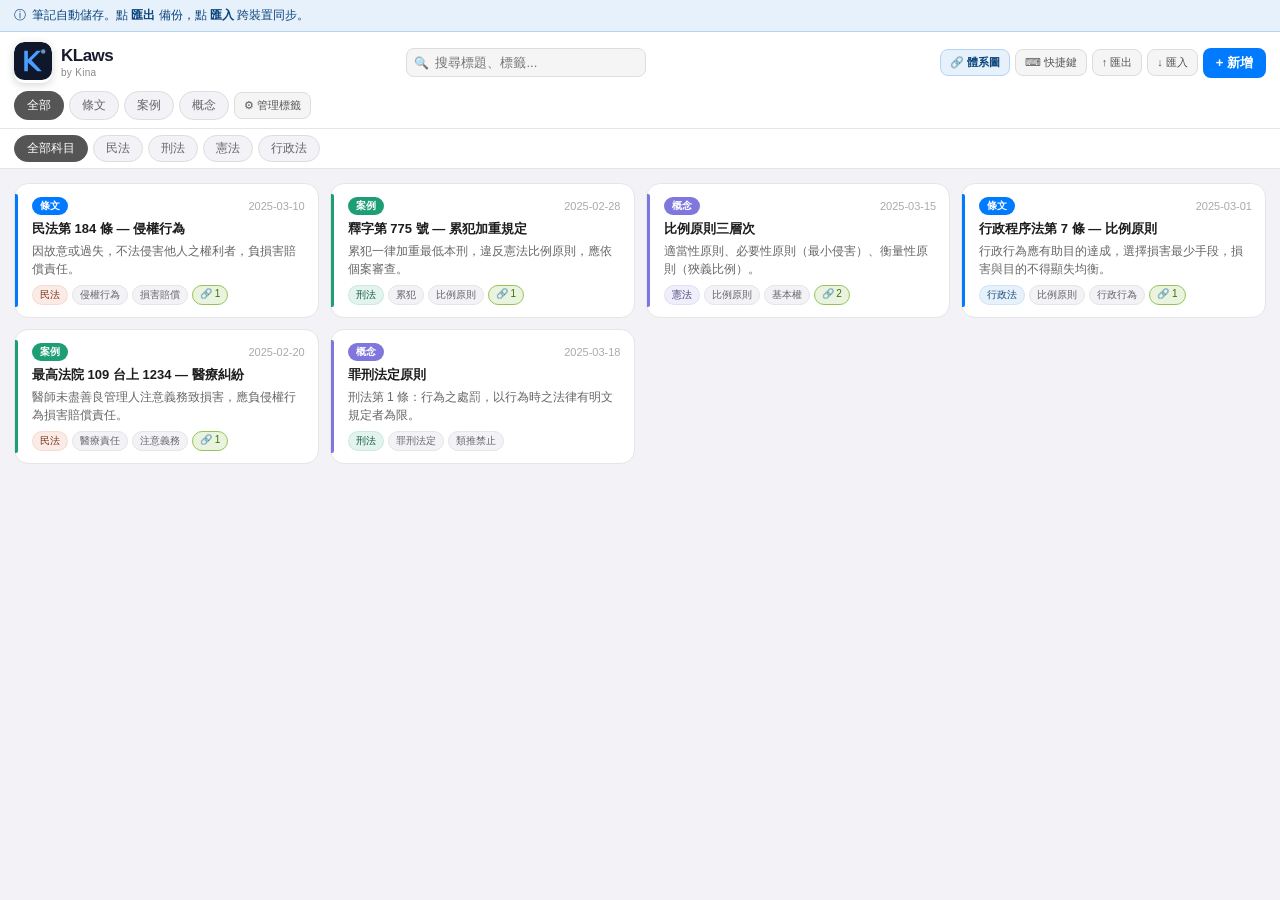
==== commit 678fbfaa: "Add files via upload" ====
--- a/Index.html
+++ b/Index.html
@@ -3,12 +3,19 @@
 <head>
 <meta charset="UTF-8">
 <meta name="viewport" content="width=device-width, initial-scale=1.0, user-scalable=no">
-<title>&#27861;&#24459;&#23416;&#32722;&#31558;&#35352;</title>
+<title>KLaws</title>
+<link rel="icon" type="image/svg+xml" href="[data-uri]">
+
 <style>
 *{box-sizing:border-box;margin:0;padding:0;}
 body{font-family:-apple-system,BlinkMacSystemFont,"PingFang TC",sans-serif;font-size:14px;background:#f2f2f7;color:#1c1c1e;}
 button,input,select,textarea{font-family:inherit;-webkit-appearance:none;appearance:none;}
 .sync-bar{background:#E6F1FB;border-bottom:1px solid #B5D4F4;padding:7px 14px;font-size:12px;color:#0C447C;display:flex;align-items:center;gap:6px;}
+.brand-wrap{display:flex;align-items:center;gap:9px;flex-shrink:0;}
+.klaws-logo{flex-shrink:0;border-radius:10px;overflow:hidden;box-shadow:0 2px 8px rgba(26,26,46,0.18);}
+.brand-text{display:flex;flex-direction:column;line-height:1.1;}
+.brand-name{font-size:17px;font-weight:800;letter-spacing:-0.5px;color:#1a1a2e;font-family:-apple-system,BlinkMacSystemFont,"SF Pro Display",sans-serif;}
+.brand-by{font-size:10px;color:#888;font-weight:400;letter-spacing:0.3px;margin-top:1px;}
 #topbar{background:#fff;padding:10px 14px 8px;border-bottom:1px solid #e5e5e5;position:sticky;top:0;z-index:50;}
 .title-row{display:flex;align-items:center;justify-content:space-between;margin-bottom:8px;gap:8px;}
 .app-title{font-size:16px;font-weight:700;flex-shrink:0;}
@@ -117,7 +124,19 @@
 </div>
 <div id="topbar">
   <div class="title-row">
-    <span class="app-title">&#9878; &#27861;&#24459;&#31558;&#35352;</span>
+    <div class="brand-wrap">
+      <div class="klaws-logo" aria-label="KLaws">
+        <svg width="38" height="38" viewBox="0 0 52 52" fill="none" xmlns="http://www.w3.org/2000/svg">
+          <rect width="52" height="52" rx="14" fill="#0f172a"/>
+          <path d="M14 12 L14 40 L19 40 L19 28 L32 40 L38 40 L24 25 L37 12 L31 12 L19 24 L19 12 Z" fill="#4a9eff"/>
+          <circle cx="40" cy="13" r="3" fill="#93c5fd" opacity="0.7"/>
+        </svg>
+      </div>
+      <div class="brand-text">
+        <span class="brand-name">KLaws</span>
+        <span class="brand-by">by Kina</span>
+      </div>
+    </div>
     <div class="search-wrap">
       <span class="search-icon">&#128269;</span>
       <input id="searchInput" placeholder="&#25628;&#23563;&#27161;&#38988;&#12289;&#27161;&#31844;...">
